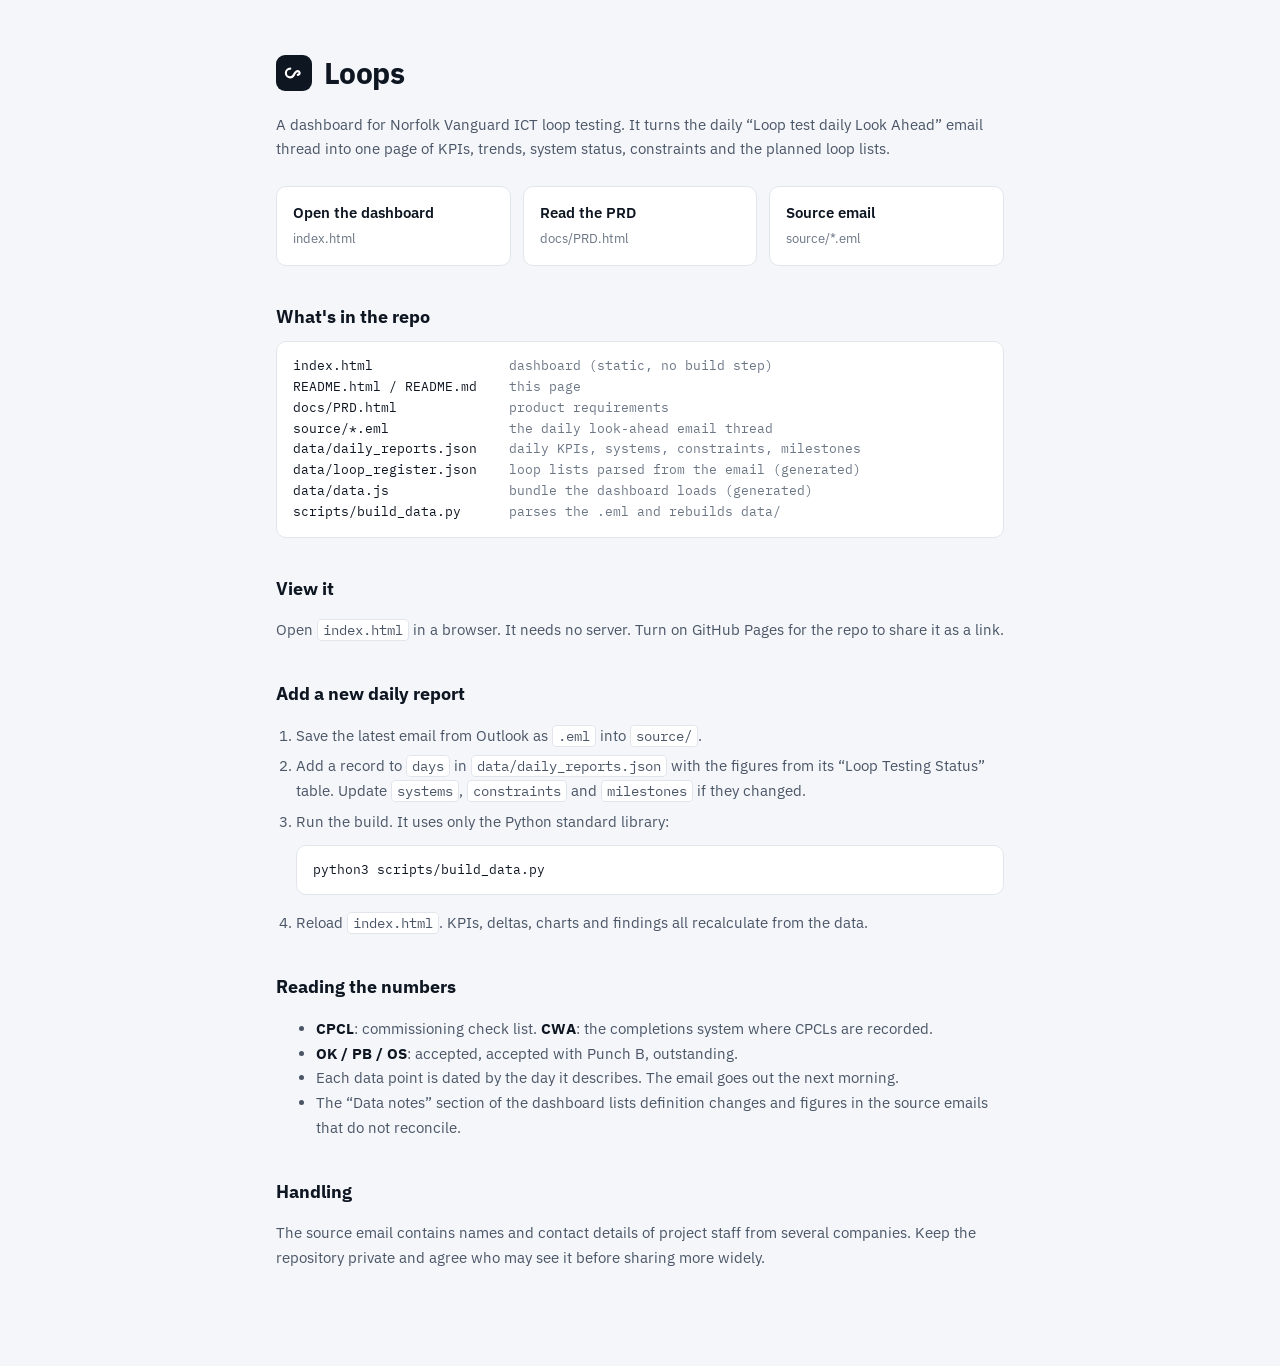
==== README.html @ 48e57e53 "Add loop testing dashboard, PRD and README from daily look-ahead emails Static dashboard (index.html" ====
<!doctype html>
<html lang="en">
<head>
<meta charset="utf-8">
<meta name="viewport" content="width=device-width, initial-scale=1, viewport-fit=cover">
<title>Loops README</title>
<meta name="claude:viewport-fit-sides" content="cover">
<link rel="stylesheet" href="https://fonts.googleapis.com/css2?family=IBM+Plex+Mono:wght@400;500&family=IBM+Plex+Sans:wght@400;500;600;700&display=swap">
<style>
/* Layout: one reading column; file tree and steps as bordered blocks. */
:root {
  --bg: #f4f6f9; --surface: #ffffff; --line: #e2e6ec; --ink: #0e1622; --ink-2: #4a5566; --ink-3: #6b7685; --accent: #2a78d6;
  --font-sans: "IBM Plex Sans", ui-sans-serif, system-ui, -apple-system, "Segoe UI", sans-serif;
  --font-mono: "IBM Plex Mono", ui-monospace, Menlo, Consolas, monospace;
}
@media (prefers-color-scheme: dark) { :root:not([data-theme="light"]) { --bg: #0d1117; --surface: #151a22; --line: #252c37; --ink: #eef1f5; --ink-2: #b4bdca; --ink-3: #8a95a5; --accent: #3987e5; color-scheme: dark; } }
:root[data-theme="dark"] { --bg: #0d1117; --surface: #151a22; --line: #252c37; --ink: #eef1f5; --ink-2: #b4bdca; --ink-3: #8a95a5; --accent: #3987e5; color-scheme: dark; }
* { box-sizing: border-box; }
body { margin: 0; background: var(--bg); color: var(--ink); font: 15px/1.65 var(--font-sans); }
main { max-width: 760px; margin: 0 auto; padding-left: max(16px, env(safe-area-inset-left, 0px)); padding-right: max(16px, env(safe-area-inset-right, 0px)); padding-block: 48px 80px; }
.brand { display: flex; align-items: center; gap: 12px; }
.mark { width: 36px; height: 36px; border-radius: 9px; background: var(--ink); display: grid; place-items: center; flex: none; }
h1 { font-size: 30px; letter-spacing: -.02em; margin: 0; }
h2 { font-size: 18px; margin: 36px 0 8px; }
p, li { color: var(--ink-2); }
strong { color: var(--ink); }
a { color: var(--accent); }
code { font-family: var(--font-mono); font-size: .9em; background: var(--surface); border: 1px solid var(--line); padding: 1px 5px; border-radius: 4px; }
pre { font: 13px/1.6 var(--font-mono); background: var(--surface); border: 1px solid var(--line); border-radius: 10px; padding: 14px 16px; overflow-x: auto; color: var(--ink); margin: 10px 0; }
pre .c { color: var(--ink-3); }
.links { display: grid; grid-template-columns: repeat(auto-fit, minmax(200px, 1fr)); gap: 12px; margin: 24px 0 0; }
.links a { display: block; text-decoration: none; background: var(--surface); border: 1px solid var(--line); border-radius: 10px; padding: 14px 16px; color: var(--ink); }
.links a:hover { border-color: var(--accent); }
.links b { display: block; font-weight: 600; }
.links span { color: var(--ink-3); font-size: 13px; }
ol { padding-left: 20px; display: grid; gap: 6px; }
</style>
</head>
<body>
<main>
  <div class="brand">
    <span class="mark" aria-hidden="true"><svg width="20" height="20" viewBox="0 0 16 16"><path d="M5 4.5a3.5 3.5 0 1 0 0 7c1.6 0 2.4-1.1 3-2.2l.1-.2c.6-1.1 1.3-2.6 2.9-2.6a1.5 1.5 0 1 1 0 3" fill="none" stroke="#fff" stroke-width="1.7" stroke-linecap="round"/></svg></span>
    <h1>Loops</h1>
  </div>
  <p>A dashboard for Norfolk Vanguard ICT loop testing. It turns the daily “Loop test daily Look Ahead” email thread into one page of KPIs, trends, system status, constraints and the planned loop lists.</p>

  <div class="links">
    <a href="index.html"><b>Open the dashboard</b><span>index.html</span></a>
    <a href="docs/PRD.html"><b>Read the PRD</b><span>docs/PRD.html</span></a>
    <a href="source/"><b>Source email</b><span>source/*.eml</span></a>
  </div>

  <h2>What's in the repo</h2>
<pre>index.html                 <span class="c">dashboard (static, no build step)</span>
README.html / README.md    <span class="c">this page</span>
docs/PRD.html              <span class="c">product requirements</span>
source/*.eml               <span class="c">the daily look-ahead email thread</span>
data/daily_reports.json    <span class="c">daily KPIs, systems, constraints, milestones</span>
data/loop_register.json    <span class="c">loop lists parsed from the email (generated)</span>
data/data.js               <span class="c">bundle the dashboard loads (generated)</span>
scripts/build_data.py      <span class="c">parses the .eml and rebuilds data/</span></pre>

  <h2>View it</h2>
  <p>Open <code>index.html</code> in a browser. It needs no server. Turn on GitHub Pages for the repo to share it as a link.</p>

  <h2>Add a new daily report</h2>
  <ol>
    <li>Save the latest email from Outlook as <code>.eml</code> into <code>source/</code>.</li>
    <li>Add a record to <code>days</code> in <code>data/daily_reports.json</code> with the figures from its “Loop Testing Status” table. Update <code>systems</code>, <code>constraints</code> and <code>milestones</code> if they changed.</li>
    <li>Run the build. It uses only the Python standard library:
<pre>python3 scripts/build_data.py</pre></li>
    <li>Reload <code>index.html</code>. KPIs, deltas, charts and findings all recalculate from the data.</li>
  </ol>

  <h2>Reading the numbers</h2>
  <ul>
    <li><strong>CPCL</strong>: commissioning check list. <strong>CWA</strong>: the completions system where CPCLs are recorded.</li>
    <li><strong>OK / PB / OS</strong>: accepted, accepted with Punch B, outstanding.</li>
    <li>Each data point is dated by the day it describes. The email goes out the next morning.</li>
    <li>The “Data notes” section of the dashboard lists definition changes and figures in the source emails that do not reconcile.</li>
  </ul>

  <h2>Handling</h2>
  <p>The source email contains names and contact details of project staff from several companies. Keep the repository private and agree who may see it before sharing more widely.</p>
</main>
</body>
</html>
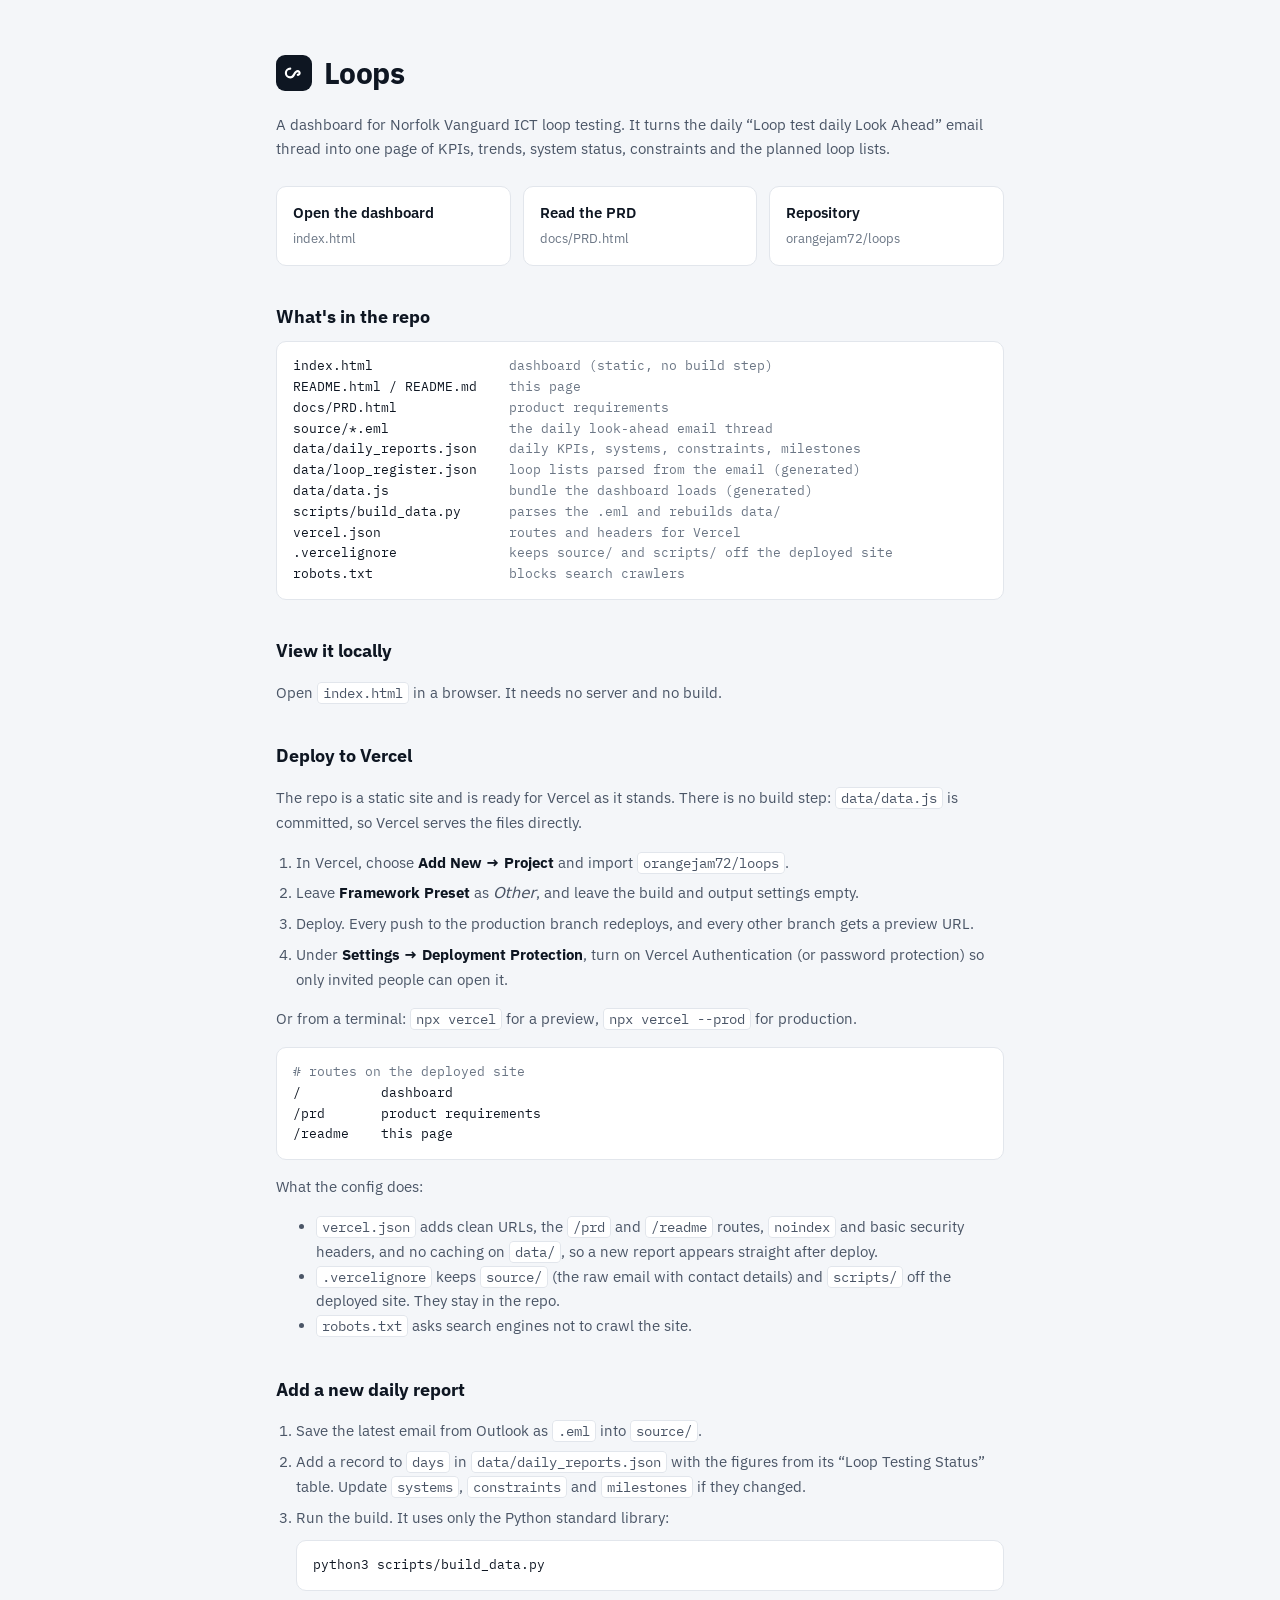
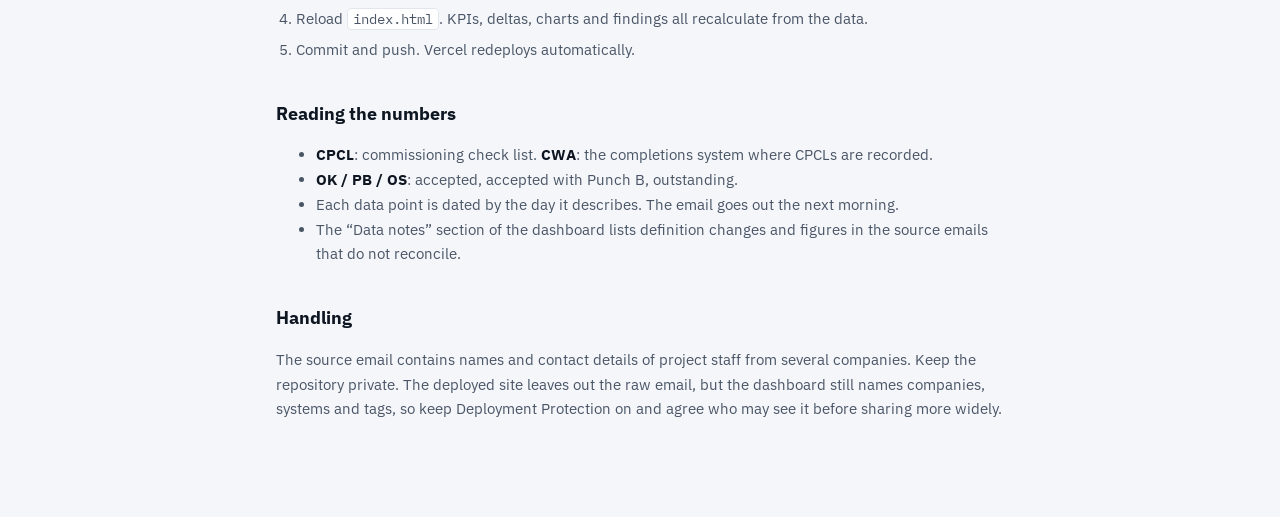
==== commit 4e2804c0: "Make the site Vercel-ready and update PRD and README - vercel.json: clean URLs, /prd and /readme rou" ====
--- a/README.html
+++ b/README.html
@@ -47,7 +47,7 @@
   <div class="links">
     <a href="index.html"><b>Open the dashboard</b><span>index.html</span></a>
     <a href="docs/PRD.html"><b>Read the PRD</b><span>docs/PRD.html</span></a>
-    <a href="source/"><b>Source email</b><span>source/*.eml</span></a>
+    <a href="https://github.com/orangejam72/loops"><b>Repository</b><span>orangejam72/loops</span></a>
   </div>
 
   <h2>What's in the repo</h2>
@@ -58,10 +58,33 @@
 data/daily_reports.json    <span class="c">daily KPIs, systems, constraints, milestones</span>
 data/loop_register.json    <span class="c">loop lists parsed from the email (generated)</span>
 data/data.js               <span class="c">bundle the dashboard loads (generated)</span>
-scripts/build_data.py      <span class="c">parses the .eml and rebuilds data/</span></pre>
+scripts/build_data.py      <span class="c">parses the .eml and rebuilds data/</span>
+vercel.json                <span class="c">routes and headers for Vercel</span>
+.vercelignore              <span class="c">keeps source/ and scripts/ off the deployed site</span>
+robots.txt                 <span class="c">blocks search crawlers</span></pre>
 
-  <h2>View it</h2>
-  <p>Open <code>index.html</code> in a browser. It needs no server. Turn on GitHub Pages for the repo to share it as a link.</p>
+  <h2>View it locally</h2>
+  <p>Open <code>index.html</code> in a browser. It needs no server and no build.</p>
+
+  <h2>Deploy to Vercel</h2>
+  <p>The repo is a static site and is ready for Vercel as it stands. There is no build step: <code>data/data.js</code> is committed, so Vercel serves the files directly.</p>
+  <ol>
+    <li>In Vercel, choose <strong>Add New → Project</strong> and import <code>orangejam72/loops</code>.</li>
+    <li>Leave <strong>Framework Preset</strong> as <em>Other</em>, and leave the build and output settings empty.</li>
+    <li>Deploy. Every push to the production branch redeploys, and every other branch gets a preview URL.</li>
+    <li>Under <strong>Settings → Deployment Protection</strong>, turn on Vercel Authentication (or password protection) so only invited people can open it.</li>
+  </ol>
+  <p>Or from a terminal: <code>npx vercel</code> for a preview, <code>npx vercel --prod</code> for production.</p>
+<pre><span class="c"># routes on the deployed site</span>
+/          dashboard
+/prd       product requirements
+/readme    this page</pre>
+  <p>What the config does:</p>
+  <ul>
+    <li><code>vercel.json</code> adds clean URLs, the <code>/prd</code> and <code>/readme</code> routes, <code>noindex</code> and basic security headers, and no caching on <code>data/</code>, so a new report appears straight after deploy.</li>
+    <li><code>.vercelignore</code> keeps <code>source/</code> (the raw email with contact details) and <code>scripts/</code> off the deployed site. They stay in the repo.</li>
+    <li><code>robots.txt</code> asks search engines not to crawl the site.</li>
+  </ul>
 
   <h2>Add a new daily report</h2>
   <ol>
@@ -70,6 +93,7 @@
     <li>Run the build. It uses only the Python standard library:
 <pre>python3 scripts/build_data.py</pre></li>
     <li>Reload <code>index.html</code>. KPIs, deltas, charts and findings all recalculate from the data.</li>
+    <li>Commit and push. Vercel redeploys automatically.</li>
   </ol>
 
   <h2>Reading the numbers</h2>
@@ -81,7 +105,7 @@
   </ul>
 
   <h2>Handling</h2>
-  <p>The source email contains names and contact details of project staff from several companies. Keep the repository private and agree who may see it before sharing more widely.</p>
+  <p>The source email contains names and contact details of project staff from several companies. Keep the repository private. The deployed site leaves out the raw email, but the dashboard still names companies, systems and tags, so keep Deployment Protection on and agree who may see it before sharing more widely.</p>
 </main>
 </body>
 </html>
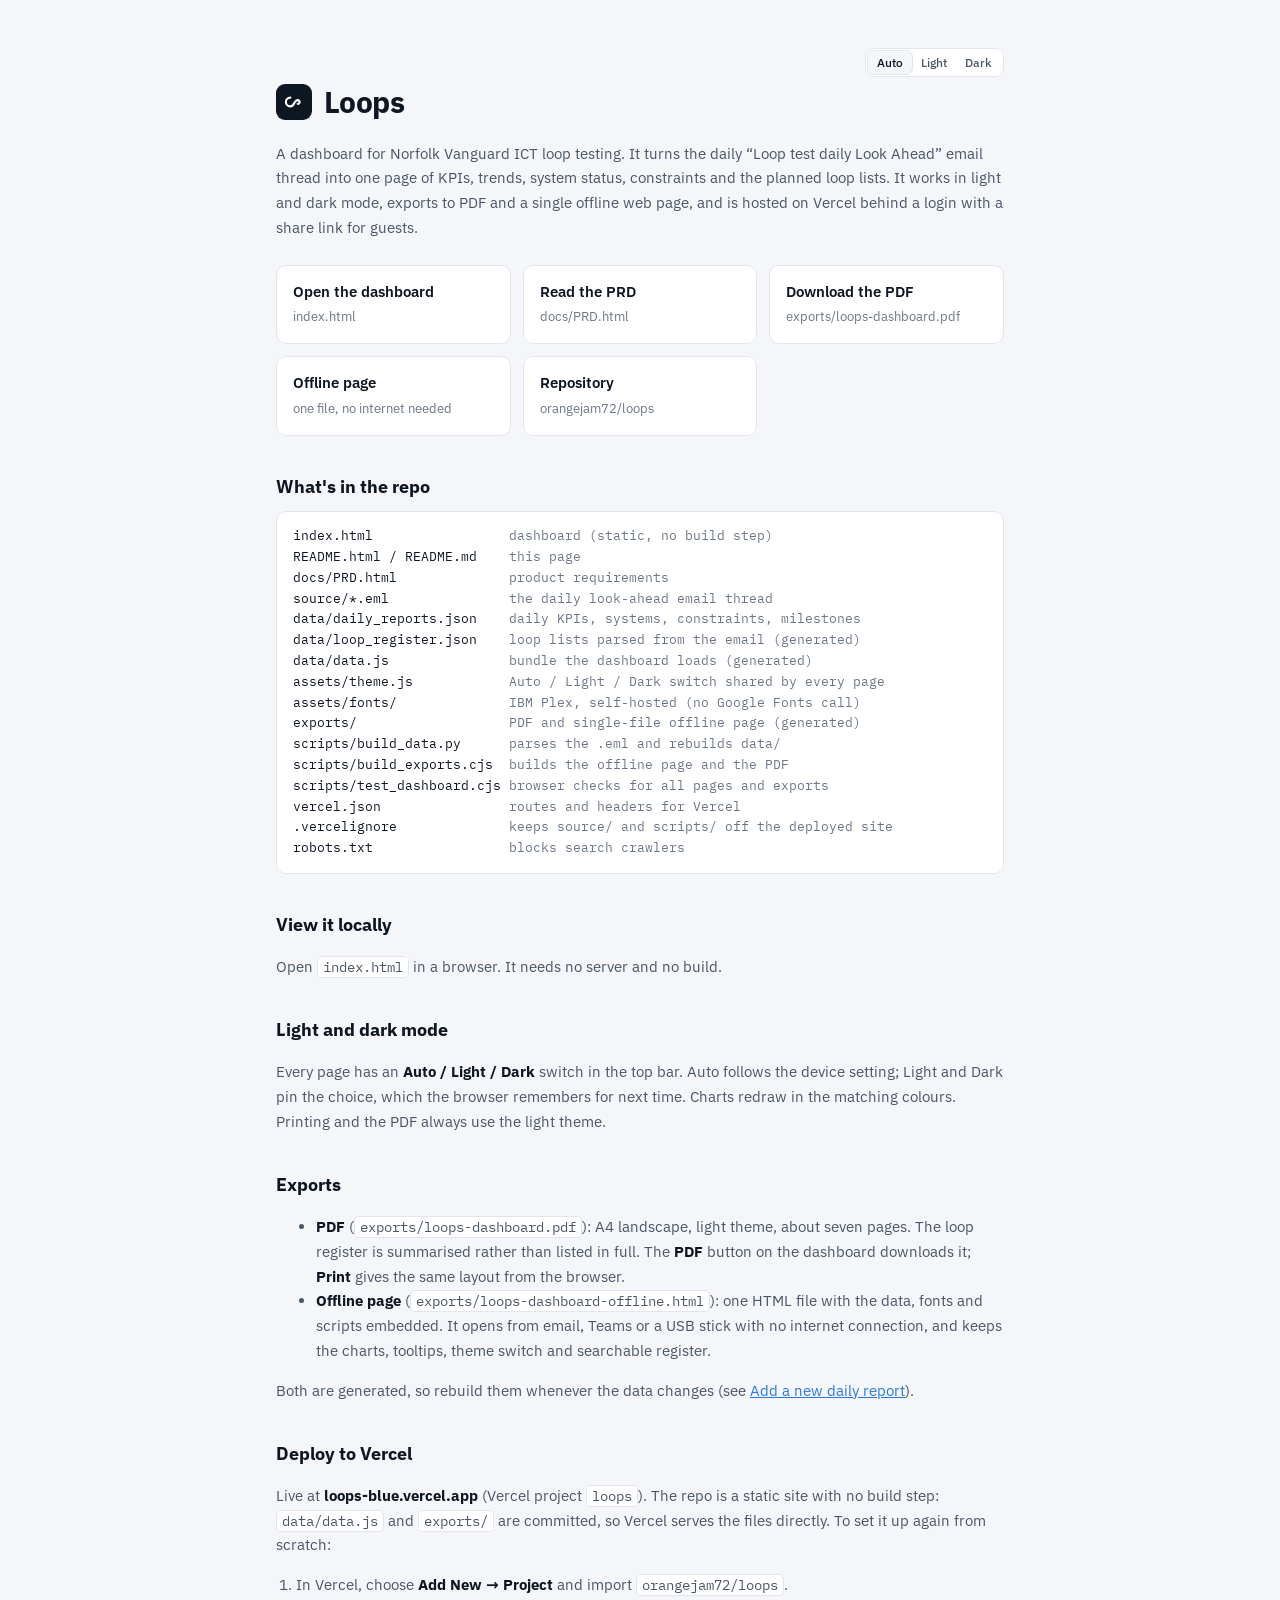
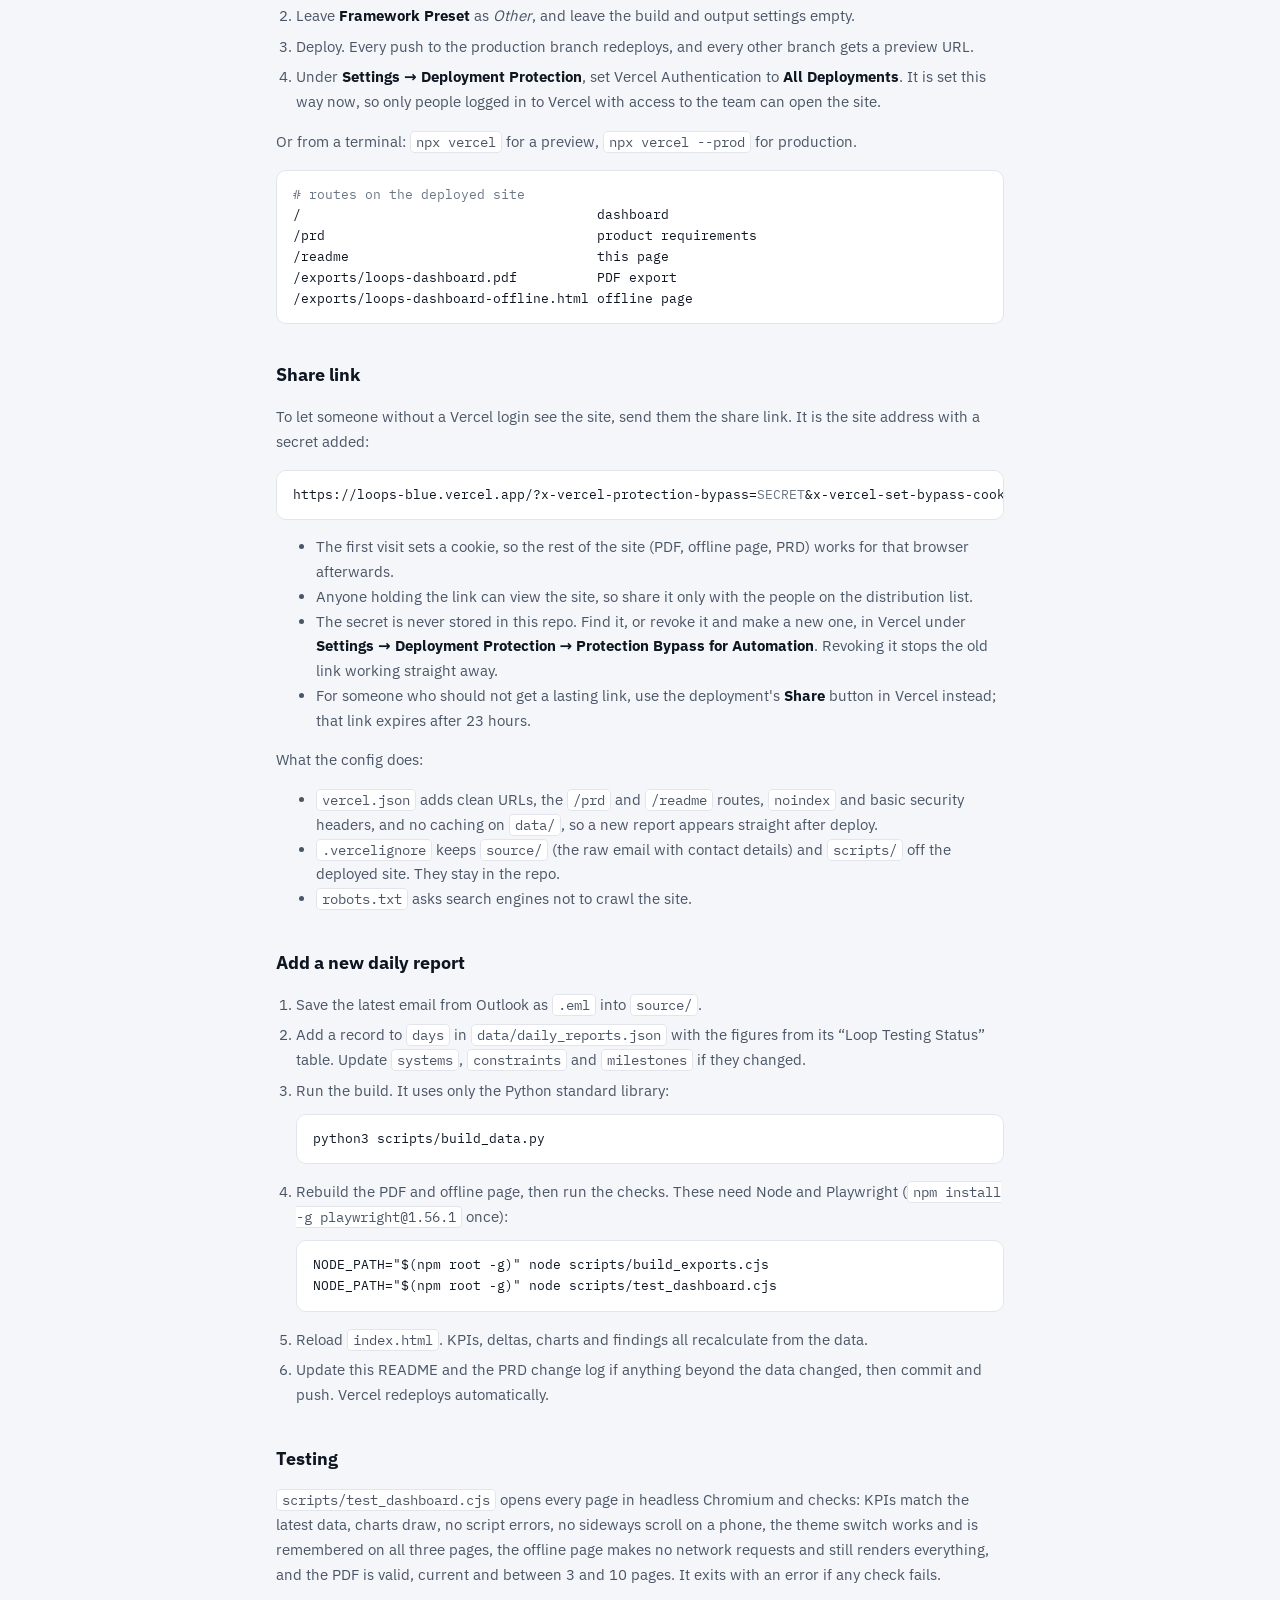
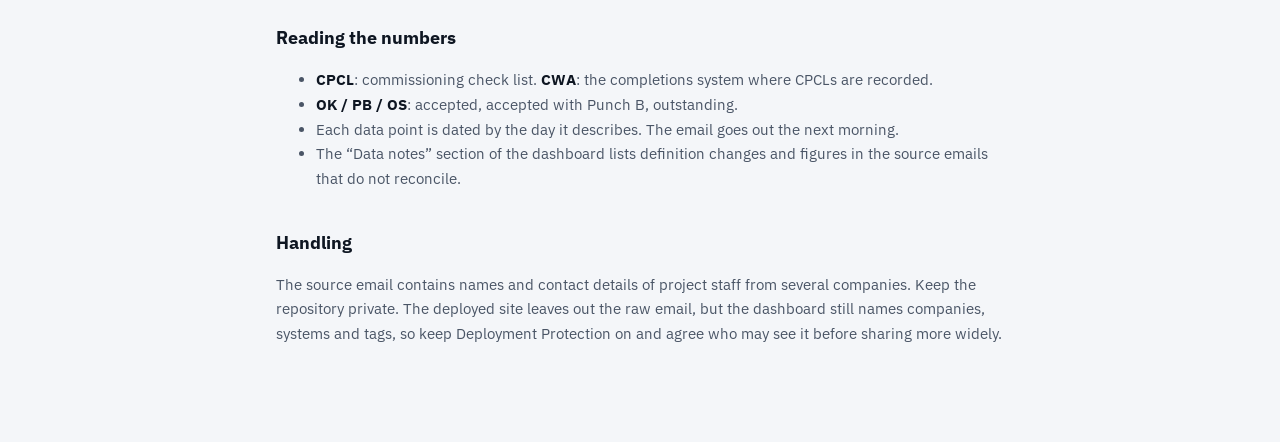
==== commit 68a3c142: "Add theme switch, PDF and offline exports, share-link docs and tests - Auto / Light / Dark switch on" ====
--- a/README.html
+++ b/README.html
@@ -5,7 +5,8 @@
 <meta name="viewport" content="width=device-width, initial-scale=1, viewport-fit=cover">
 <title>Loops README</title>
 <meta name="claude:viewport-fit-sides" content="cover">
-<link rel="stylesheet" href="https://fonts.googleapis.com/css2?family=IBM+Plex+Mono:wght@400;500&family=IBM+Plex+Sans:wght@400;500;600;700&display=swap">
+<link rel="stylesheet" href="assets/fonts/fonts.css">
+<script src="assets/theme.js"></script>
 <style>
 /* Layout: one reading column; file tree and steps as bordered blocks. */
 :root {
@@ -34,19 +35,28 @@
 .links b { display: block; font-weight: 600; }
 .links span { color: var(--ink-3); font-size: 13px; }
 ol { padding-left: 20px; display: grid; gap: 6px; }
+.themebar { display: flex; justify-content: flex-end; }
+.theme { display: inline-flex; border: 1px solid var(--line); border-radius: 8px; padding: 2px; background: var(--surface); }
+.theme button { border: 0; background: transparent; font: 500 12px var(--font-sans); color: var(--ink-2); padding: 4px 9px; border-radius: 6px; cursor: pointer; }
+.theme button[aria-pressed="true"] { background: var(--bg); color: var(--ink); box-shadow: 0 0 0 1px var(--line); }
+.theme button:focus-visible { outline: 2px solid var(--accent); outline-offset: 1px; }
+@media print { .themebar { display: none; } body { background: #fff; } }
 </style>
 </head>
 <body>
 <main>
+  <div class="themebar"><div class="theme" role="group" aria-label="Colour theme"><button type="button" data-theme-set="system" title="Follow your device setting">Auto</button><button type="button" data-theme-set="light">Light</button><button type="button" data-theme-set="dark">Dark</button></div></div>
   <div class="brand">
     <span class="mark" aria-hidden="true"><svg width="20" height="20" viewBox="0 0 16 16"><path d="M5 4.5a3.5 3.5 0 1 0 0 7c1.6 0 2.4-1.1 3-2.2l.1-.2c.6-1.1 1.3-2.6 2.9-2.6a1.5 1.5 0 1 1 0 3" fill="none" stroke="#fff" stroke-width="1.7" stroke-linecap="round"/></svg></span>
     <h1>Loops</h1>
   </div>
-  <p>A dashboard for Norfolk Vanguard ICT loop testing. It turns the daily “Loop test daily Look Ahead” email thread into one page of KPIs, trends, system status, constraints and the planned loop lists.</p>
+  <p>A dashboard for Norfolk Vanguard ICT loop testing. It turns the daily “Loop test daily Look Ahead” email thread into one page of KPIs, trends, system status, constraints and the planned loop lists. It works in light and dark mode, exports to PDF and a single offline web page, and is hosted on Vercel behind a login with a share link for guests.</p>
 
   <div class="links">
     <a href="index.html"><b>Open the dashboard</b><span>index.html</span></a>
     <a href="docs/PRD.html"><b>Read the PRD</b><span>docs/PRD.html</span></a>
+    <a href="exports/loops-dashboard.pdf"><b>Download the PDF</b><span>exports/loops-dashboard.pdf</span></a>
+    <a href="exports/loops-dashboard-offline.html"><b>Offline page</b><span>one file, no internet needed</span></a>
     <a href="https://github.com/orangejam72/loops"><b>Repository</b><span>orangejam72/loops</span></a>
   </div>
 
@@ -58,7 +68,12 @@
 data/daily_reports.json    <span class="c">daily KPIs, systems, constraints, milestones</span>
 data/loop_register.json    <span class="c">loop lists parsed from the email (generated)</span>
 data/data.js               <span class="c">bundle the dashboard loads (generated)</span>
+assets/theme.js            <span class="c">Auto / Light / Dark switch shared by every page</span>
+assets/fonts/              <span class="c">IBM Plex, self-hosted (no Google Fonts call)</span>
+exports/                   <span class="c">PDF and single-file offline page (generated)</span>
 scripts/build_data.py      <span class="c">parses the .eml and rebuilds data/</span>
+scripts/build_exports.cjs  <span class="c">builds the offline page and the PDF</span>
+scripts/test_dashboard.cjs <span class="c">browser checks for all pages and exports</span>
 vercel.json                <span class="c">routes and headers for Vercel</span>
 .vercelignore              <span class="c">keeps source/ and scripts/ off the deployed site</span>
 robots.txt                 <span class="c">blocks search crawlers</span></pre>
@@ -66,19 +81,41 @@
   <h2>View it locally</h2>
   <p>Open <code>index.html</code> in a browser. It needs no server and no build.</p>
 
+  <h2>Light and dark mode</h2>
+  <p>Every page has an <strong>Auto / Light / Dark</strong> switch in the top bar. Auto follows the device setting; Light and Dark pin the choice, which the browser remembers for next time. Charts redraw in the matching colours. Printing and the PDF always use the light theme.</p>
+
+  <h2>Exports</h2>
+  <ul>
+    <li><strong>PDF</strong> (<code>exports/loops-dashboard.pdf</code>): A4 landscape, light theme, about seven pages. The loop register is summarised rather than listed in full. The <strong>PDF</strong> button on the dashboard downloads it; <strong>Print</strong> gives the same layout from the browser.</li>
+    <li><strong>Offline page</strong> (<code>exports/loops-dashboard-offline.html</code>): one HTML file with the data, fonts and scripts embedded. It opens from email, Teams or a USB stick with no internet connection, and keeps the charts, tooltips, theme switch and searchable register.</li>
+  </ul>
+  <p>Both are generated, so rebuild them whenever the data changes (see <a href="#update">Add a new daily report</a>).</p>
+
   <h2>Deploy to Vercel</h2>
-  <p>The repo is a static site and is ready for Vercel as it stands. There is no build step: <code>data/data.js</code> is committed, so Vercel serves the files directly.</p>
+  <p>Live at <strong>loops-blue.vercel.app</strong> (Vercel project <code>loops</code>). The repo is a static site with no build step: <code>data/data.js</code> and <code>exports/</code> are committed, so Vercel serves the files directly. To set it up again from scratch:</p>
   <ol>
     <li>In Vercel, choose <strong>Add New → Project</strong> and import <code>orangejam72/loops</code>.</li>
     <li>Leave <strong>Framework Preset</strong> as <em>Other</em>, and leave the build and output settings empty.</li>
     <li>Deploy. Every push to the production branch redeploys, and every other branch gets a preview URL.</li>
-    <li>Under <strong>Settings → Deployment Protection</strong>, turn on Vercel Authentication (or password protection) so only invited people can open it.</li>
+    <li>Under <strong>Settings → Deployment Protection</strong>, set Vercel Authentication to <strong>All Deployments</strong>. It is set this way now, so only people logged in to Vercel with access to the team can open the site.</li>
   </ol>
   <p>Or from a terminal: <code>npx vercel</code> for a preview, <code>npx vercel --prod</code> for production.</p>
 <pre><span class="c"># routes on the deployed site</span>
-/          dashboard
-/prd       product requirements
-/readme    this page</pre>
+/                                     dashboard
+/prd                                  product requirements
+/readme                               this page
+/exports/loops-dashboard.pdf          PDF export
+/exports/loops-dashboard-offline.html offline page</pre>
+
+  <h2>Share link</h2>
+  <p>To let someone without a Vercel login see the site, send them the share link. It is the site address with a secret added:</p>
+<pre>https://loops-blue.vercel.app/?x-vercel-protection-bypass=<span class="c">SECRET</span>&amp;x-vercel-set-bypass-cookie=true</pre>
+  <ul>
+    <li>The first visit sets a cookie, so the rest of the site (PDF, offline page, PRD) works for that browser afterwards.</li>
+    <li>Anyone holding the link can view the site, so share it only with the people on the distribution list.</li>
+    <li>The secret is never stored in this repo. Find it, or revoke it and make a new one, in Vercel under <strong>Settings → Deployment Protection → Protection Bypass for Automation</strong>. Revoking it stops the old link working straight away.</li>
+    <li>For someone who should not get a lasting link, use the deployment's <strong>Share</strong> button in Vercel instead; that link expires after 23 hours.</li>
+  </ul>
   <p>What the config does:</p>
   <ul>
     <li><code>vercel.json</code> adds clean URLs, the <code>/prd</code> and <code>/readme</code> routes, <code>noindex</code> and basic security headers, and no caching on <code>data/</code>, so a new report appears straight after deploy.</li>
@@ -86,15 +123,21 @@
     <li><code>robots.txt</code> asks search engines not to crawl the site.</li>
   </ul>
 
-  <h2>Add a new daily report</h2>
+  <h2 id="update">Add a new daily report</h2>
   <ol>
     <li>Save the latest email from Outlook as <code>.eml</code> into <code>source/</code>.</li>
     <li>Add a record to <code>days</code> in <code>data/daily_reports.json</code> with the figures from its “Loop Testing Status” table. Update <code>systems</code>, <code>constraints</code> and <code>milestones</code> if they changed.</li>
     <li>Run the build. It uses only the Python standard library:
 <pre>python3 scripts/build_data.py</pre></li>
+    <li>Rebuild the PDF and offline page, then run the checks. These need Node and Playwright (<code>npm install -g playwright@1.56.1</code> once):
+<pre>NODE_PATH="$(npm root -g)" node scripts/build_exports.cjs
+NODE_PATH="$(npm root -g)" node scripts/test_dashboard.cjs</pre></li>
     <li>Reload <code>index.html</code>. KPIs, deltas, charts and findings all recalculate from the data.</li>
-    <li>Commit and push. Vercel redeploys automatically.</li>
+    <li>Update this README and the PRD change log if anything beyond the data changed, then commit and push. Vercel redeploys automatically.</li>
   </ol>
+
+  <h2>Testing</h2>
+  <p><code>scripts/test_dashboard.cjs</code> opens every page in headless Chromium and checks: KPIs match the latest data, charts draw, no script errors, no sideways scroll on a phone, the theme switch works and is remembered on all three pages, the offline page makes no network requests and still renders everything, and the PDF is valid, current and between 3 and 10 pages. It exits with an error if any check fails.</p>
 
   <h2>Reading the numbers</h2>
   <ul>
--- a/assets/fonts/fonts.css
+++ b/assets/fonts/fonts.css
@@ -0,0 +1,53 @@
+/* IBM Plex (SIL Open Font License 1.1), Latin subset, self-hosted for offline use. */
+@font-face {
+  font-family: 'IBM Plex Mono';
+  font-style: normal;
+  font-weight: 400;
+  font-display: swap;
+  src: url(plex-mono-400.woff2) format('woff2');
+  unicode-range: U+0000-00FF, U+0131, U+0152-0153, U+02BB-02BC, U+02C6, U+02DA, U+02DC, U+0304, U+0308, U+0329, U+2000-206F, U+20AC, U+2122, U+2191, U+2193, U+2212, U+2215, U+FEFF, U+FFFD;
+}
+@font-face {
+  font-family: 'IBM Plex Mono';
+  font-style: normal;
+  font-weight: 500;
+  font-display: swap;
+  src: url(plex-mono-500.woff2) format('woff2');
+  unicode-range: U+0000-00FF, U+0131, U+0152-0153, U+02BB-02BC, U+02C6, U+02DA, U+02DC, U+0304, U+0308, U+0329, U+2000-206F, U+20AC, U+2122, U+2191, U+2193, U+2212, U+2215, U+FEFF, U+FFFD;
+}
+@font-face {
+  font-family: 'IBM Plex Sans';
+  font-style: normal;
+  font-weight: 400;
+  font-stretch: 100%;
+  font-display: swap;
+  src: url(plex-sans-var.woff2) format('woff2');
+  unicode-range: U+0000-00FF, U+0131, U+0152-0153, U+02BB-02BC, U+02C6, U+02DA, U+02DC, U+0304, U+0308, U+0329, U+2000-206F, U+20AC, U+2122, U+2191, U+2193, U+2212, U+2215, U+FEFF, U+FFFD;
+}
+@font-face {
+  font-family: 'IBM Plex Sans';
+  font-style: normal;
+  font-weight: 500;
+  font-stretch: 100%;
+  font-display: swap;
+  src: url(plex-sans-var.woff2) format('woff2');
+  unicode-range: U+0000-00FF, U+0131, U+0152-0153, U+02BB-02BC, U+02C6, U+02DA, U+02DC, U+0304, U+0308, U+0329, U+2000-206F, U+20AC, U+2122, U+2191, U+2193, U+2212, U+2215, U+FEFF, U+FFFD;
+}
+@font-face {
+  font-family: 'IBM Plex Sans';
+  font-style: normal;
+  font-weight: 600;
+  font-stretch: 100%;
+  font-display: swap;
+  src: url(plex-sans-var.woff2) format('woff2');
+  unicode-range: U+0000-00FF, U+0131, U+0152-0153, U+02BB-02BC, U+02C6, U+02DA, U+02DC, U+0304, U+0308, U+0329, U+2000-206F, U+20AC, U+2122, U+2191, U+2193, U+2212, U+2215, U+FEFF, U+FFFD;
+}
+@font-face {
+  font-family: 'IBM Plex Sans';
+  font-style: normal;
+  font-weight: 700;
+  font-stretch: 100%;
+  font-display: swap;
+  src: url(plex-sans-var.woff2) format('woff2');
+  unicode-range: U+0000-00FF, U+0131, U+0152-0153, U+02BB-02BC, U+02C6, U+02DA, U+02DC, U+0304, U+0308, U+0329, U+2000-206F, U+20AC, U+2122, U+2191, U+2193, U+2212, U+2215, U+FEFF, U+FFFD;
+}
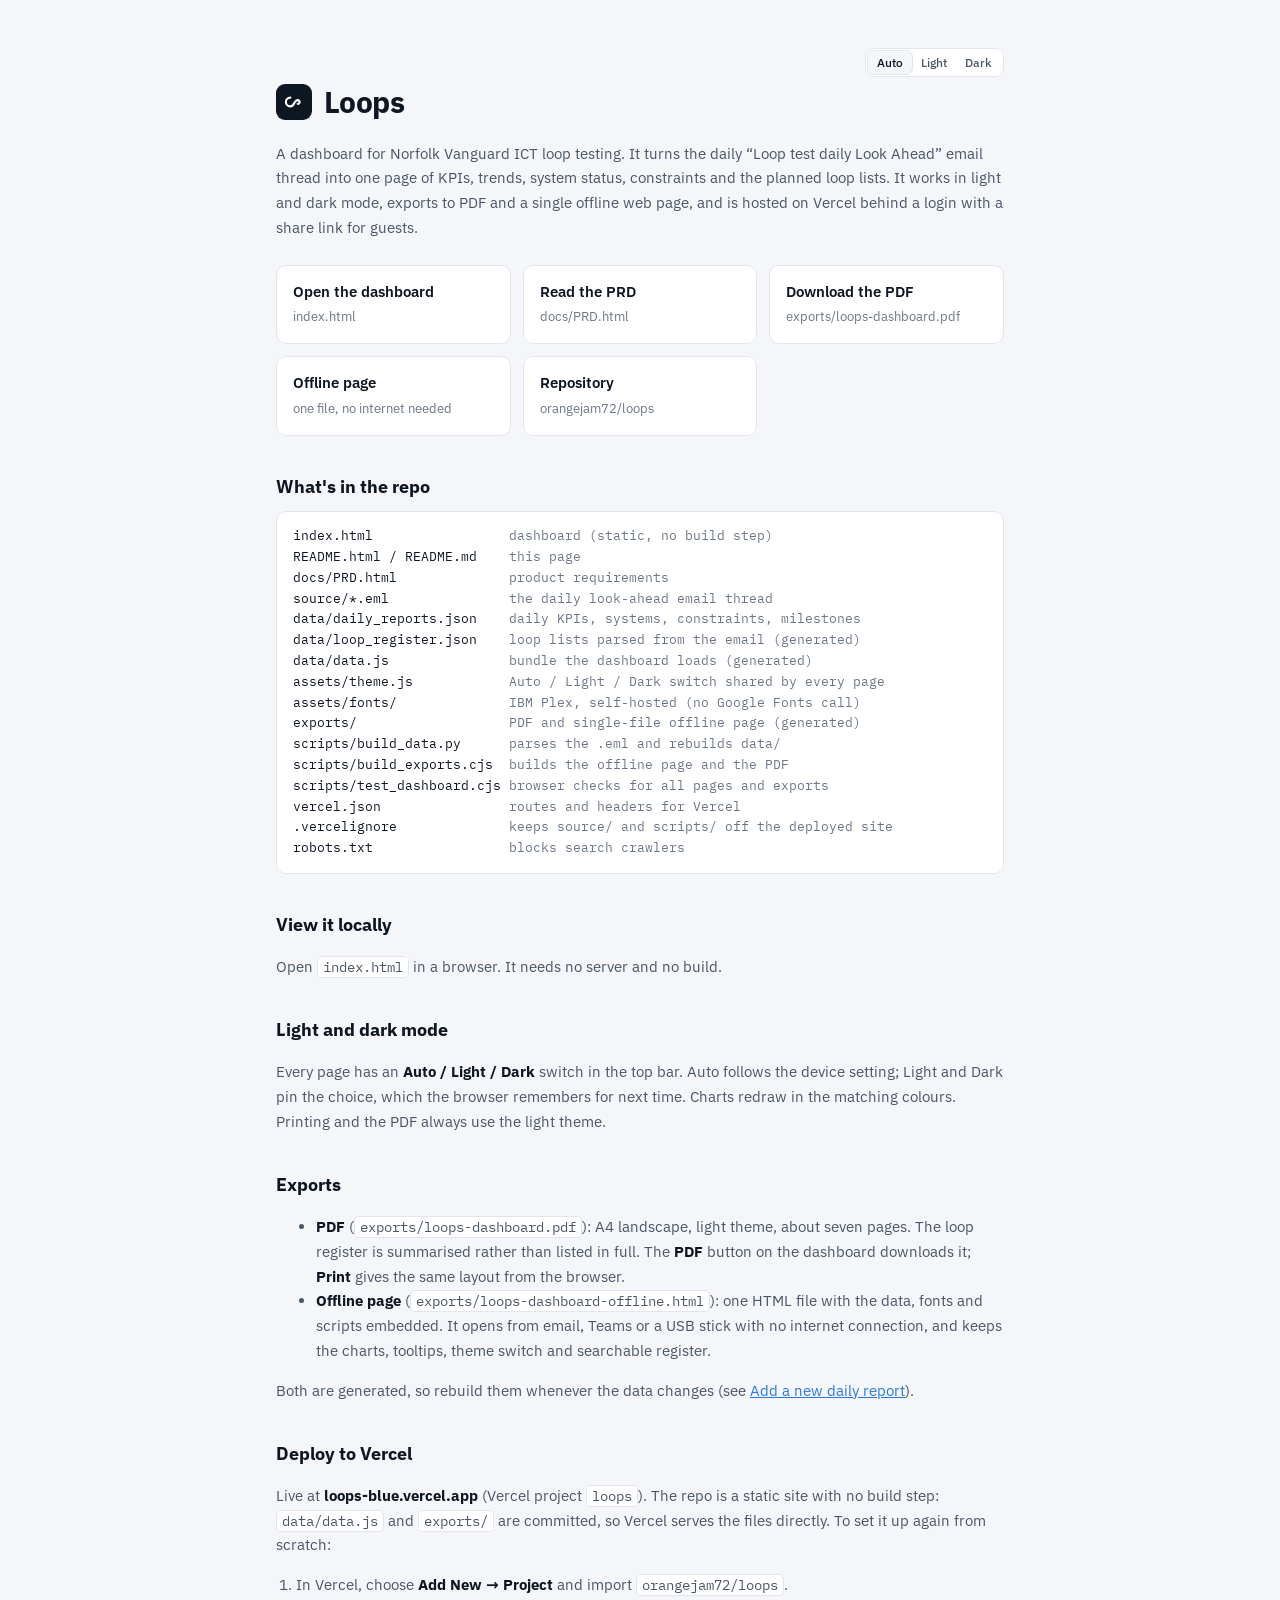
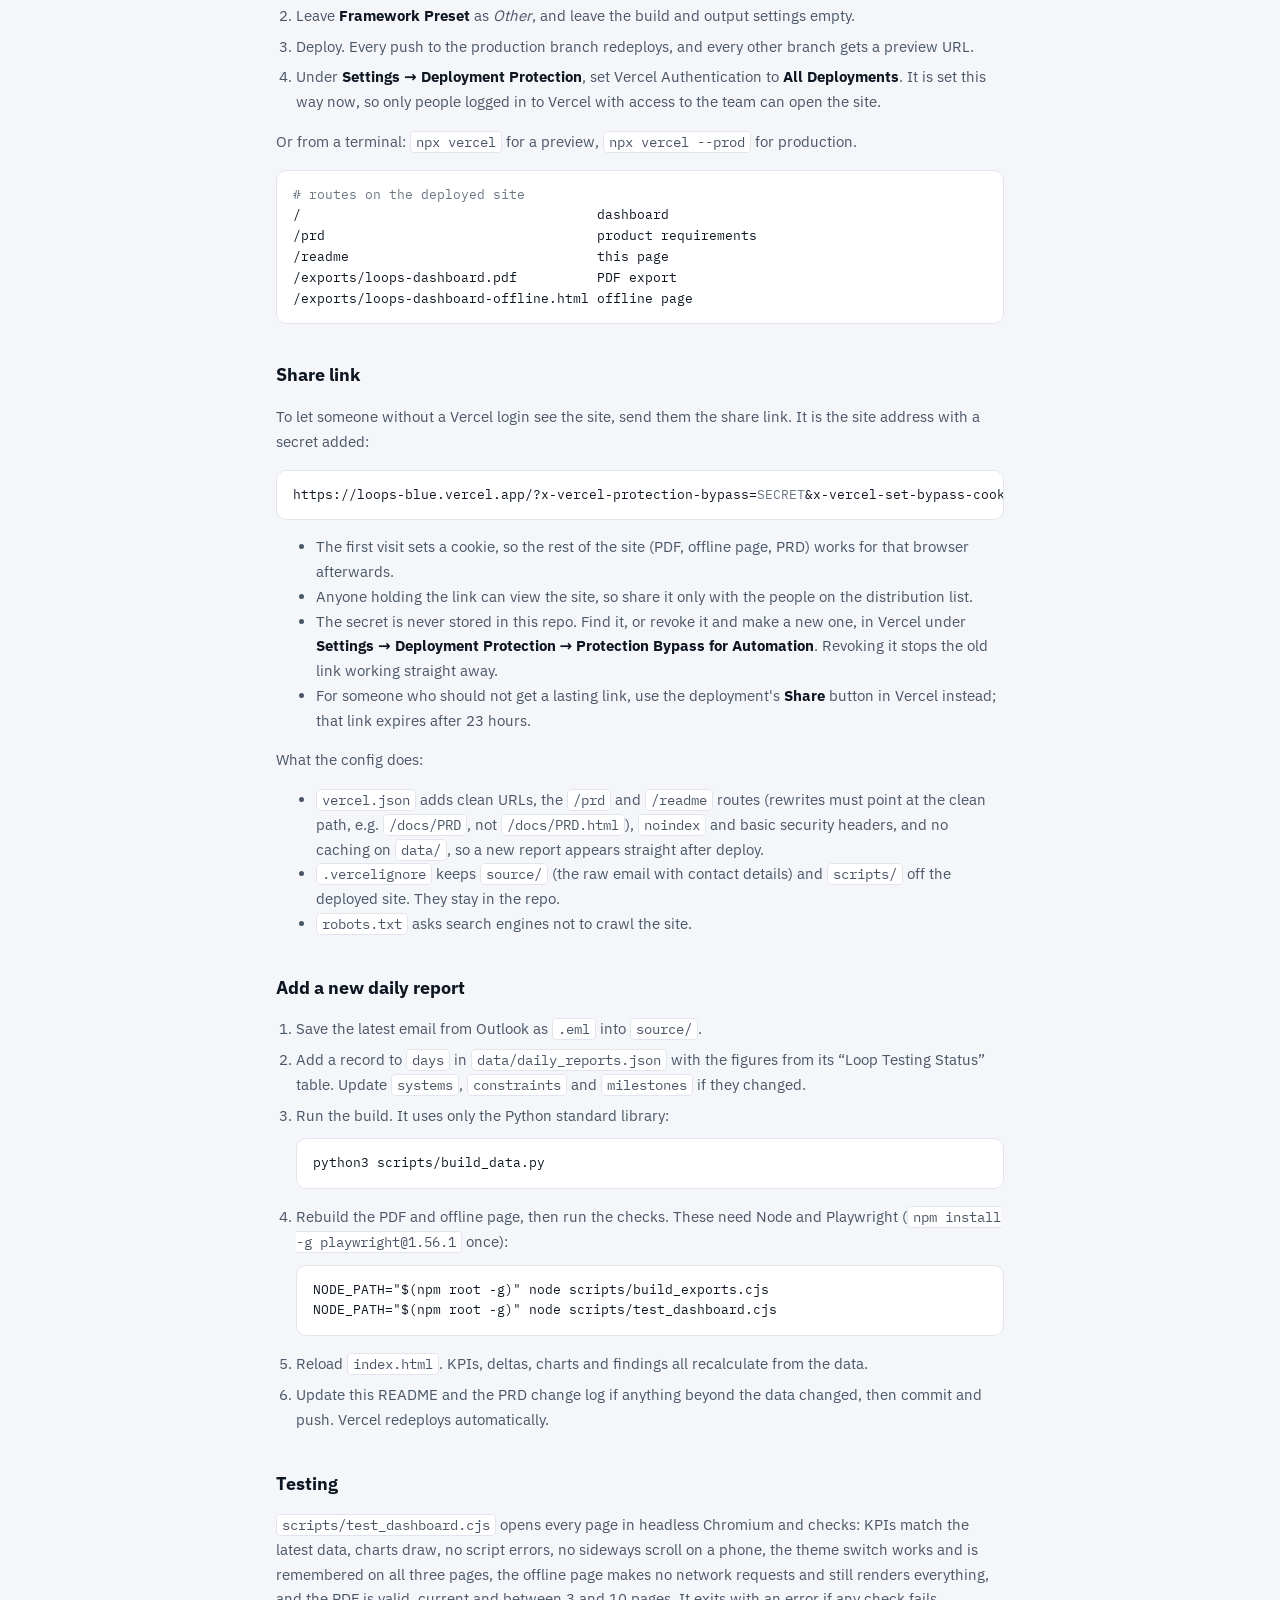
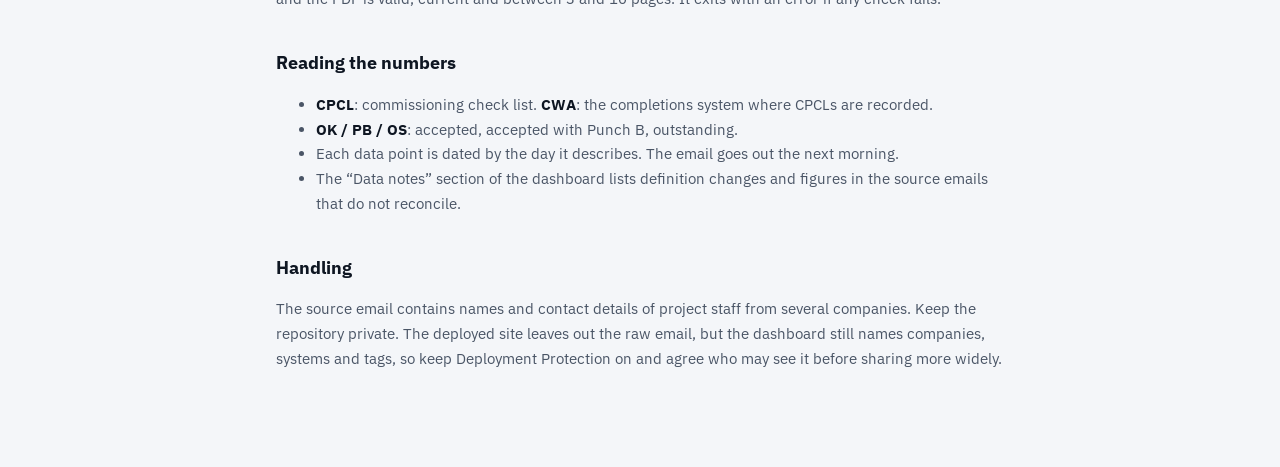
==== commit 1ed58fcd: "Fix /prd and /readme routes on Vercel With cleanUrls on, Vercel serves docs/PRD.html at /docs/PRD, s" ====
--- a/README.html
+++ b/README.html
@@ -118,7 +118,7 @@
   </ul>
   <p>What the config does:</p>
   <ul>
-    <li><code>vercel.json</code> adds clean URLs, the <code>/prd</code> and <code>/readme</code> routes, <code>noindex</code> and basic security headers, and no caching on <code>data/</code>, so a new report appears straight after deploy.</li>
+    <li><code>vercel.json</code> adds clean URLs, the <code>/prd</code> and <code>/readme</code> routes (rewrites must point at the clean path, e.g. <code>/docs/PRD</code>, not <code>/docs/PRD.html</code>), <code>noindex</code> and basic security headers, and no caching on <code>data/</code>, so a new report appears straight after deploy.</li>
     <li><code>.vercelignore</code> keeps <code>source/</code> (the raw email with contact details) and <code>scripts/</code> off the deployed site. They stay in the repo.</li>
     <li><code>robots.txt</code> asks search engines not to crawl the site.</li>
   </ul>
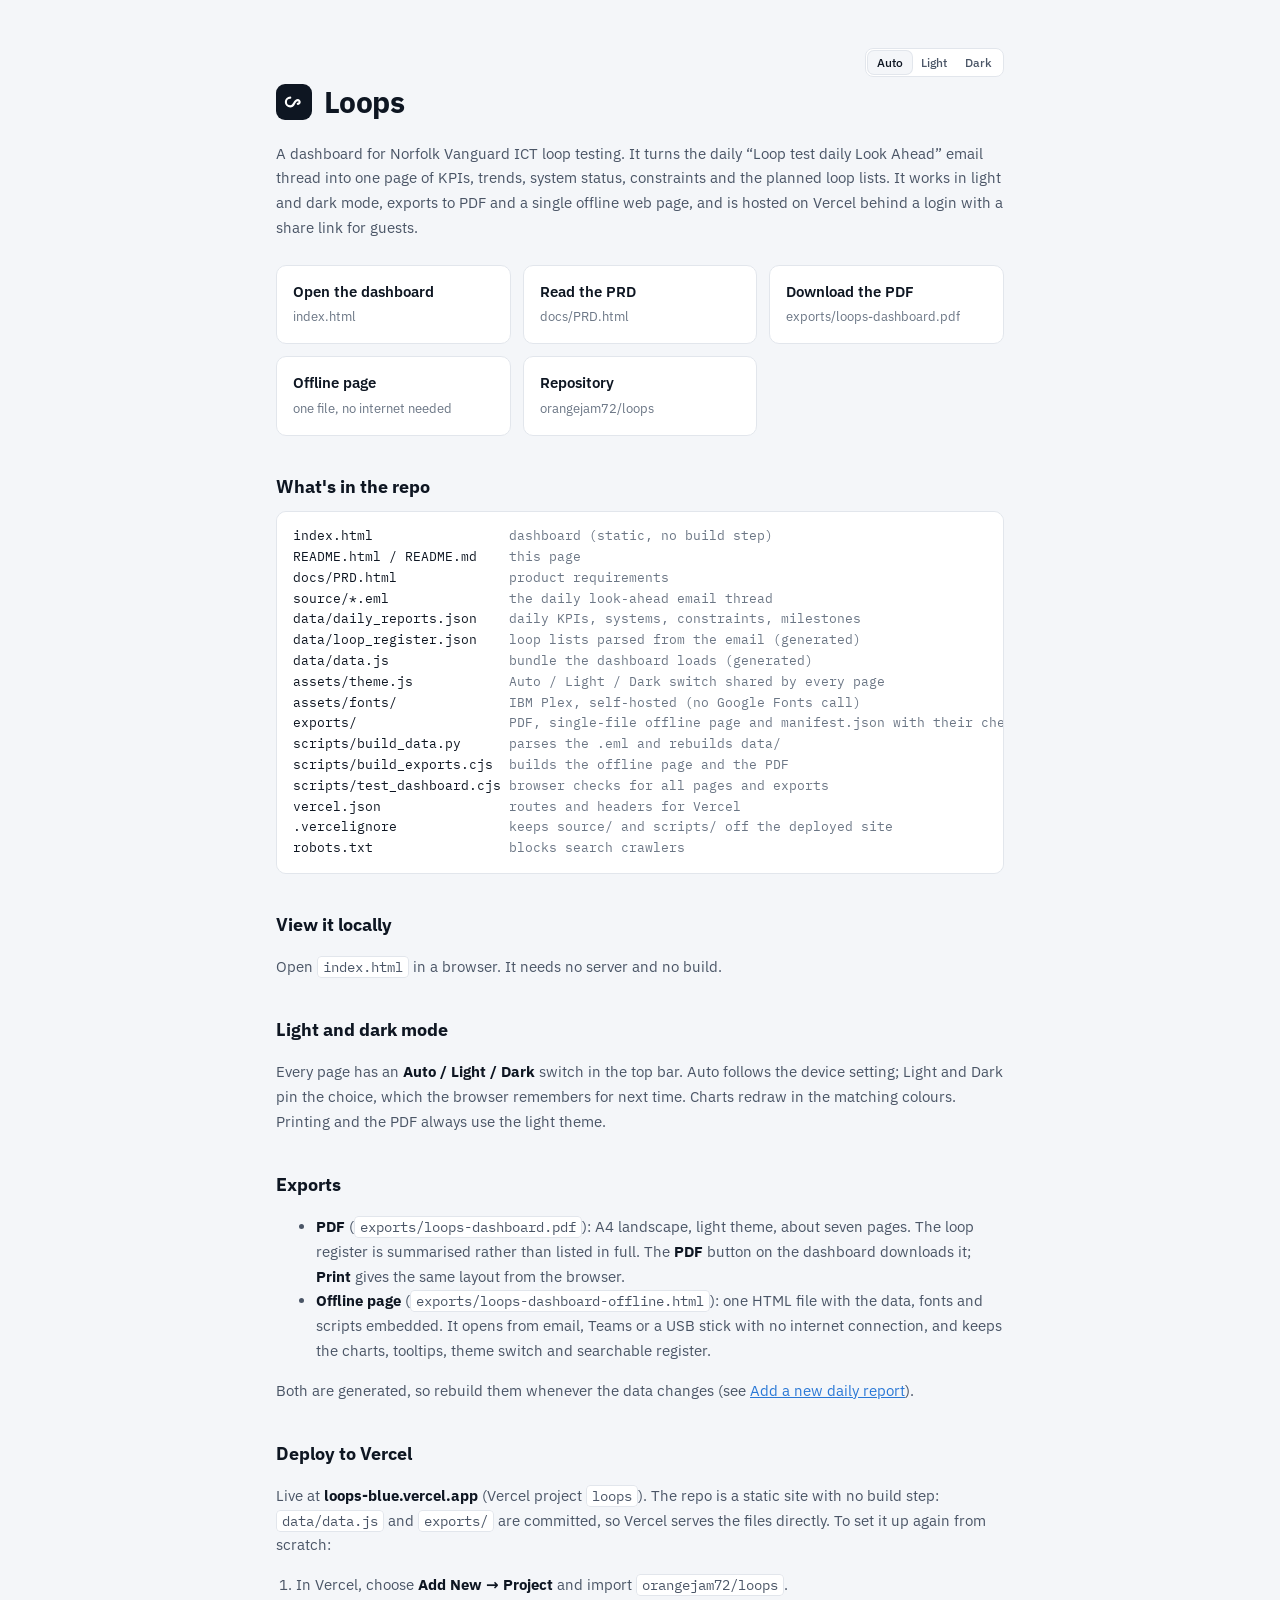
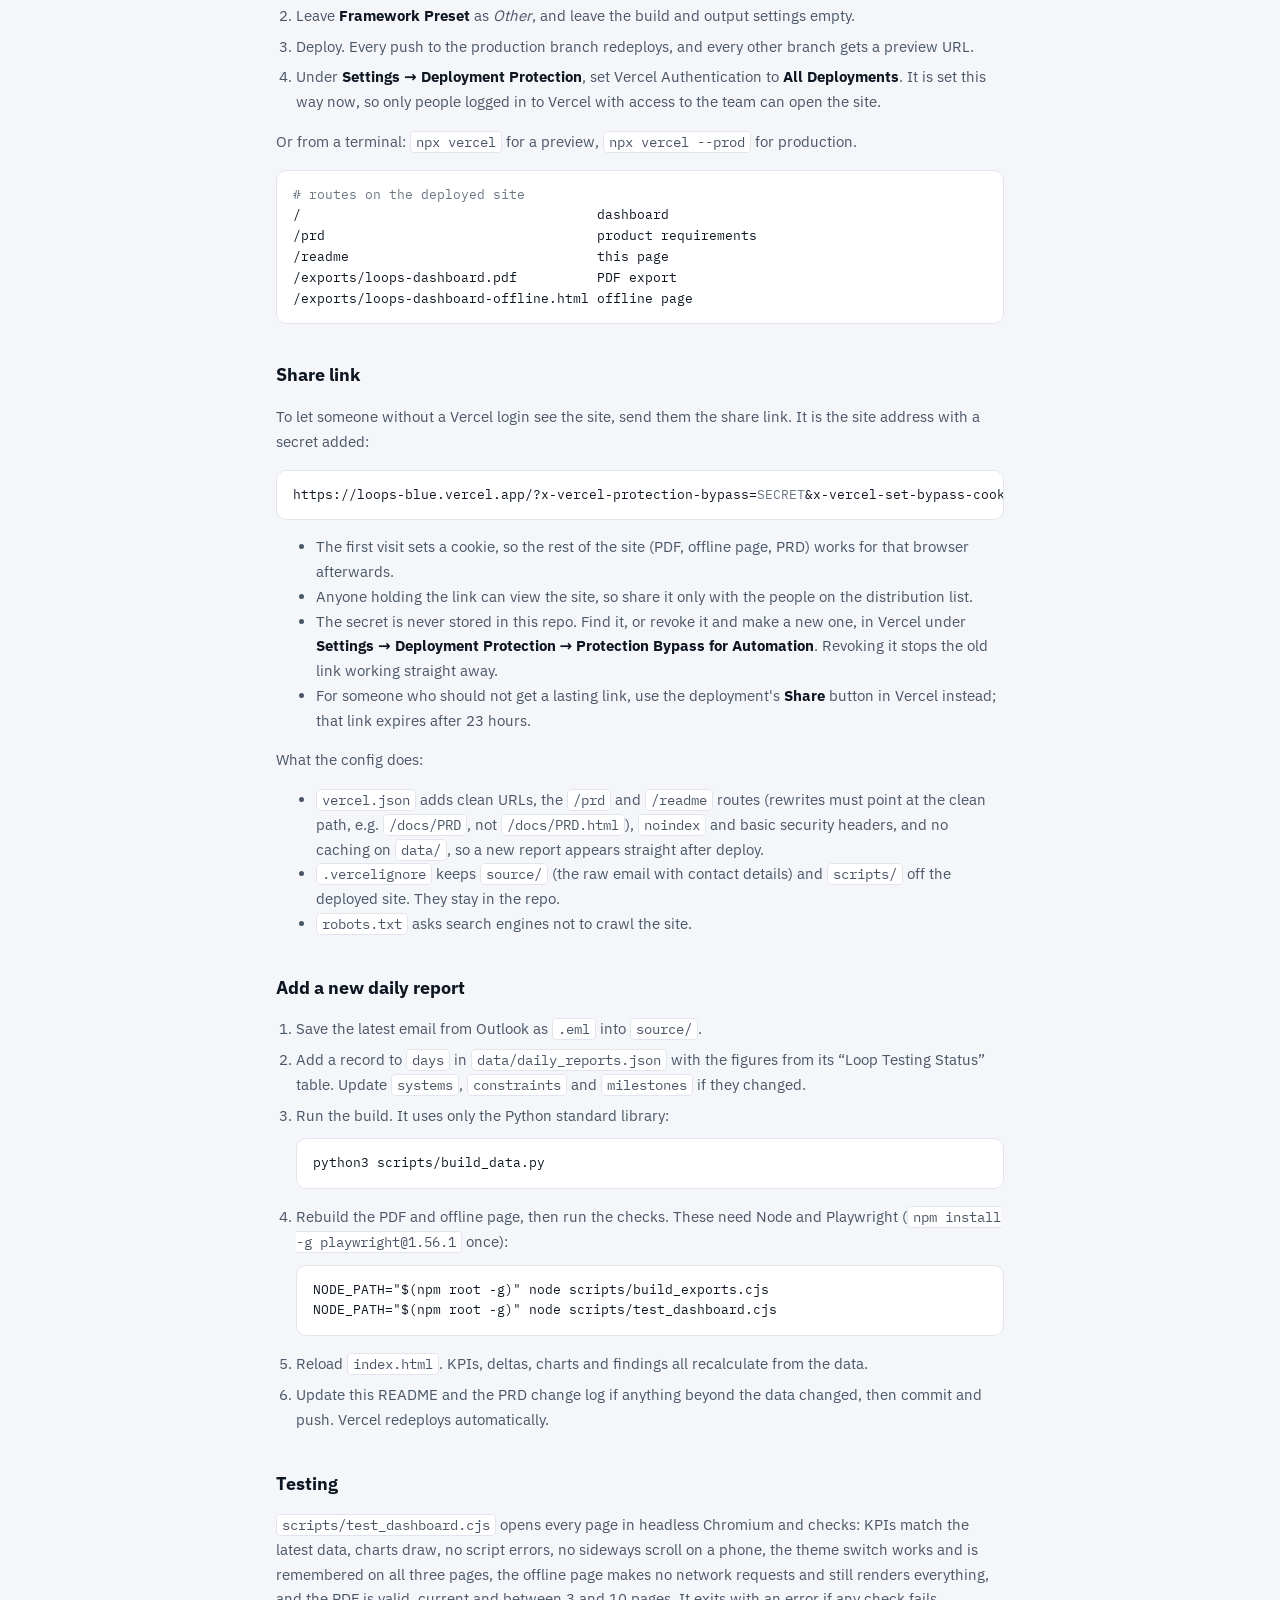
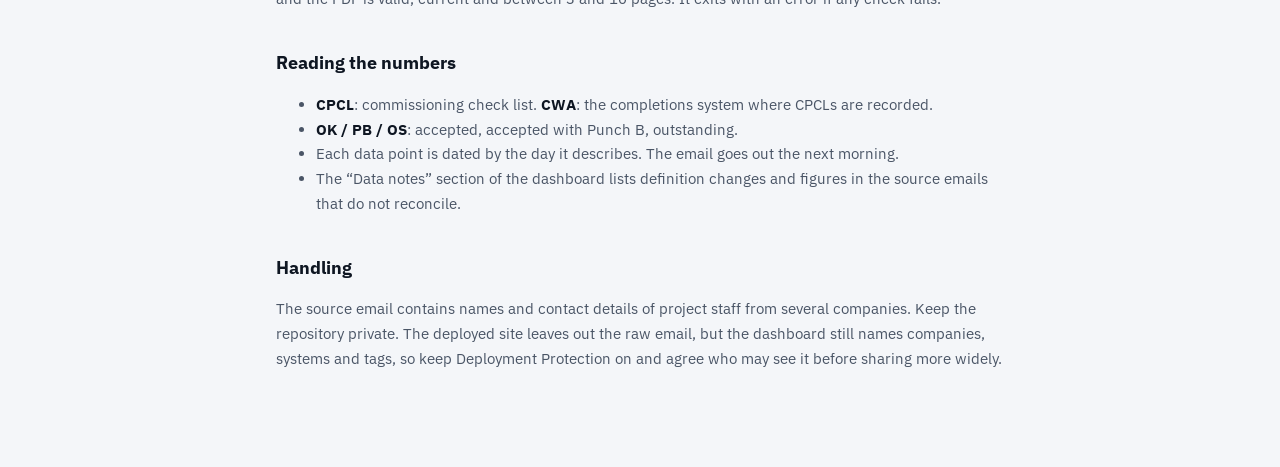
==== commit 9c836dbb: "Write exports/manifest.json with export sizes and checksums Lets a deployment be checked against git" ====
--- a/README.html
+++ b/README.html
@@ -70,7 +70,7 @@
 data/data.js               <span class="c">bundle the dashboard loads (generated)</span>
 assets/theme.js            <span class="c">Auto / Light / Dark switch shared by every page</span>
 assets/fonts/              <span class="c">IBM Plex, self-hosted (no Google Fonts call)</span>
-exports/                   <span class="c">PDF and single-file offline page (generated)</span>
+exports/                   <span class="c">PDF, single-file offline page and manifest.json with their checksums (generated)</span>
 scripts/build_data.py      <span class="c">parses the .eml and rebuilds data/</span>
 scripts/build_exports.cjs  <span class="c">builds the offline page and the PDF</span>
 scripts/test_dashboard.cjs <span class="c">browser checks for all pages and exports</span>
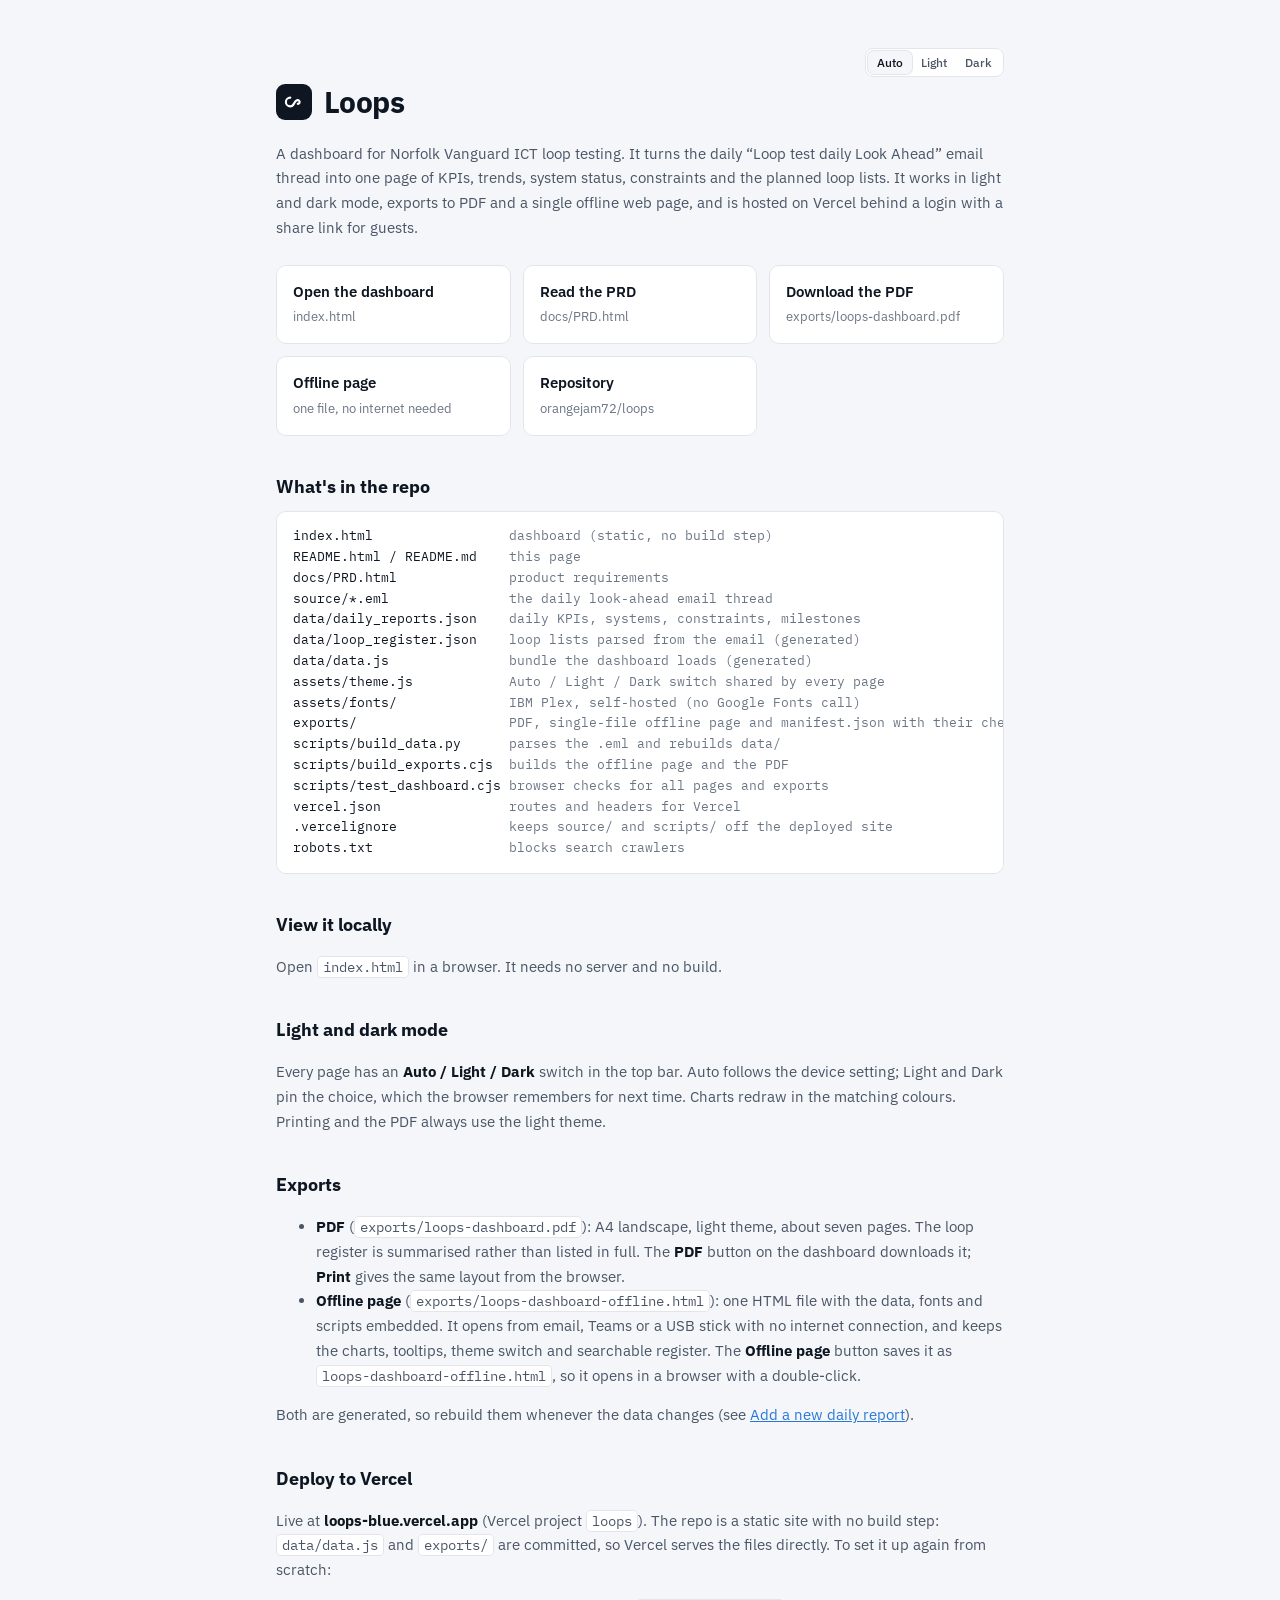
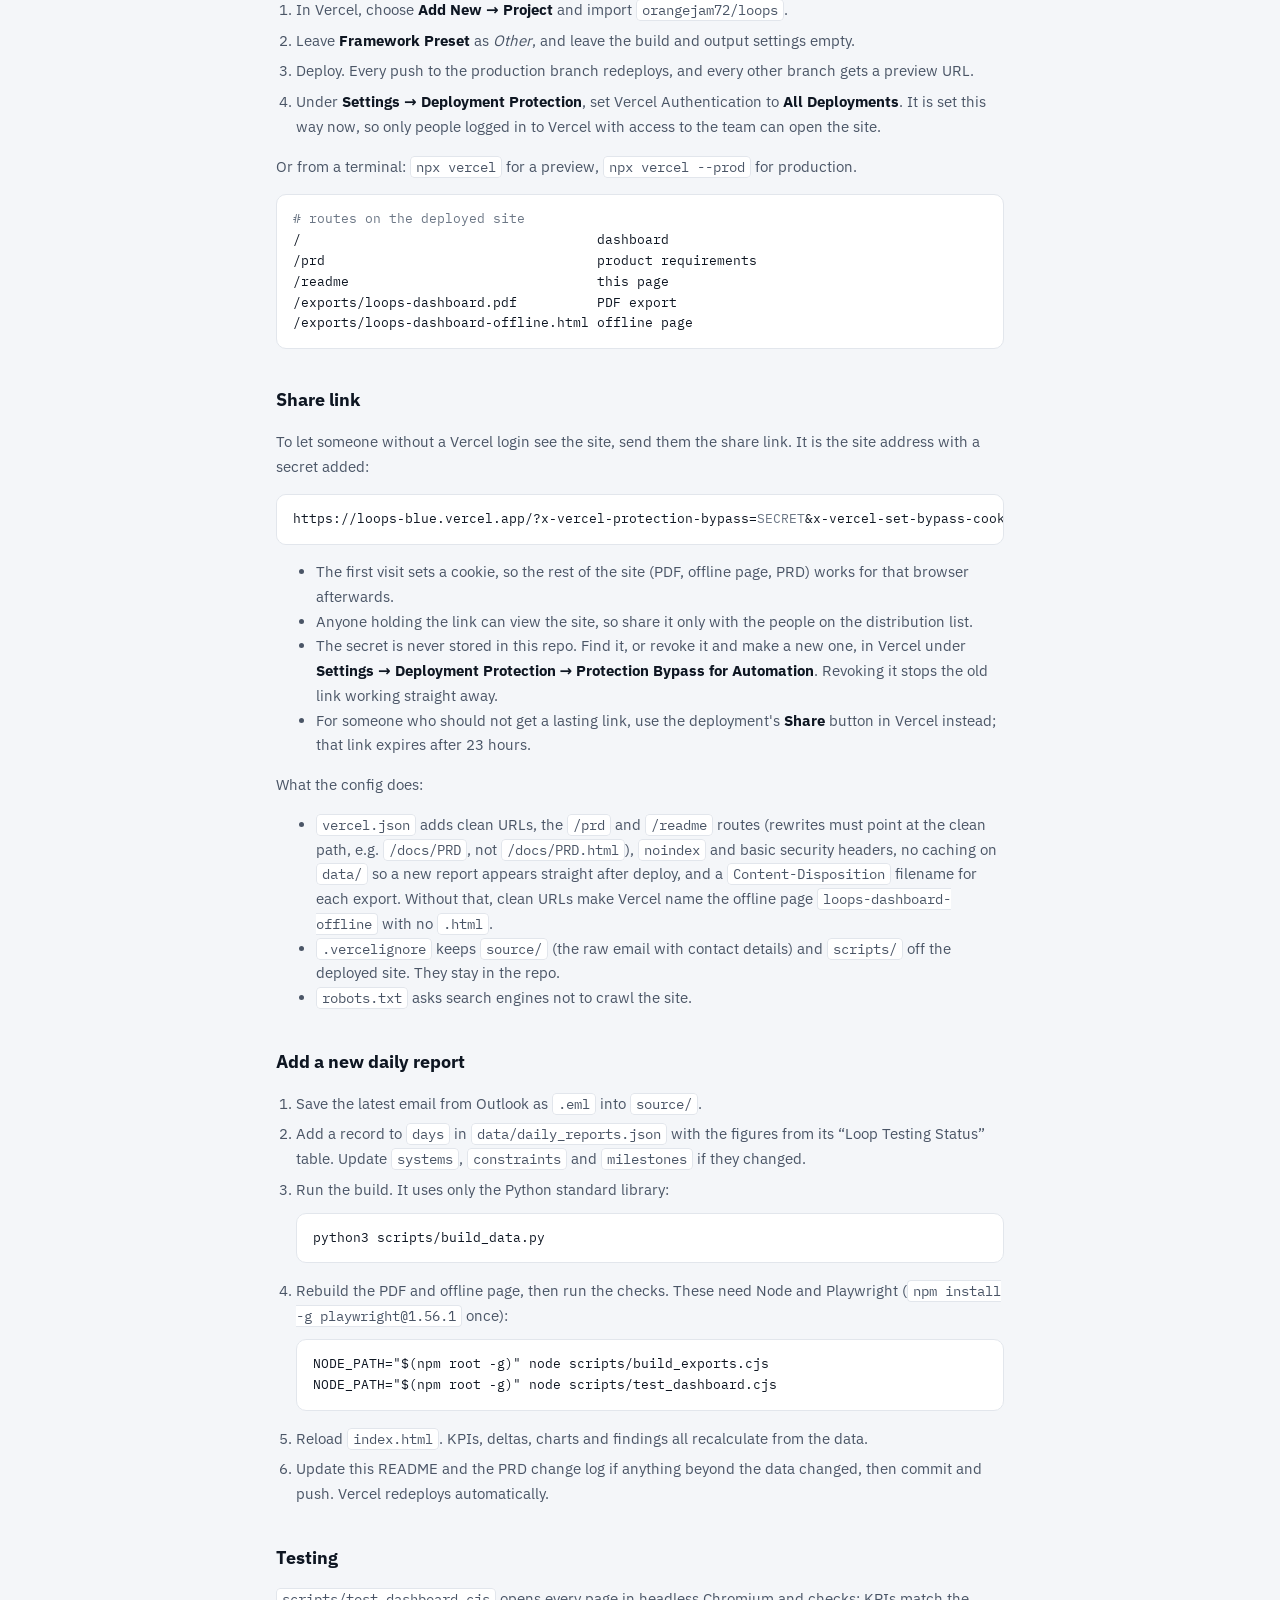
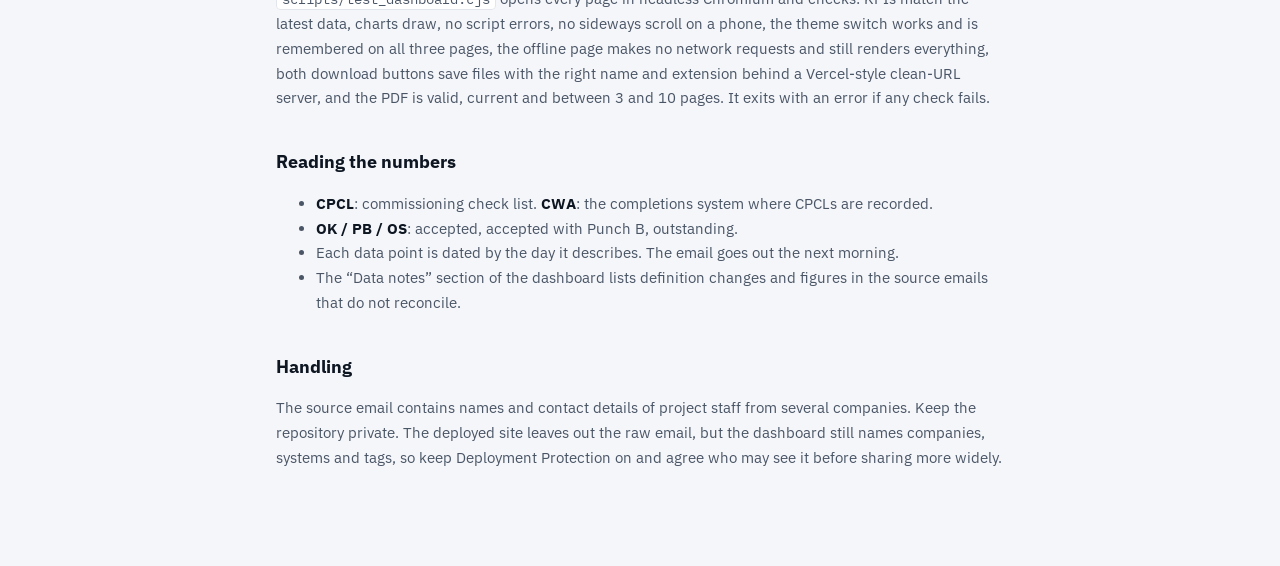
==== commit 3a4fc564: "Save the offline page with its .html extension On Vercel, clean URLs serve exports/loops-dashboard-o" ====
--- a/README.html
+++ b/README.html
@@ -55,8 +55,8 @@
   <div class="links">
     <a href="index.html"><b>Open the dashboard</b><span>index.html</span></a>
     <a href="docs/PRD.html"><b>Read the PRD</b><span>docs/PRD.html</span></a>
-    <a href="exports/loops-dashboard.pdf"><b>Download the PDF</b><span>exports/loops-dashboard.pdf</span></a>
-    <a href="exports/loops-dashboard-offline.html"><b>Offline page</b><span>one file, no internet needed</span></a>
+    <a href="exports/loops-dashboard.pdf" download="loops-dashboard.pdf"><b>Download the PDF</b><span>exports/loops-dashboard.pdf</span></a>
+    <a href="exports/loops-dashboard-offline.html" download="loops-dashboard-offline.html"><b>Offline page</b><span>one file, no internet needed</span></a>
     <a href="https://github.com/orangejam72/loops"><b>Repository</b><span>orangejam72/loops</span></a>
   </div>
 
@@ -87,7 +87,7 @@
   <h2>Exports</h2>
   <ul>
     <li><strong>PDF</strong> (<code>exports/loops-dashboard.pdf</code>): A4 landscape, light theme, about seven pages. The loop register is summarised rather than listed in full. The <strong>PDF</strong> button on the dashboard downloads it; <strong>Print</strong> gives the same layout from the browser.</li>
-    <li><strong>Offline page</strong> (<code>exports/loops-dashboard-offline.html</code>): one HTML file with the data, fonts and scripts embedded. It opens from email, Teams or a USB stick with no internet connection, and keeps the charts, tooltips, theme switch and searchable register.</li>
+    <li><strong>Offline page</strong> (<code>exports/loops-dashboard-offline.html</code>): one HTML file with the data, fonts and scripts embedded. It opens from email, Teams or a USB stick with no internet connection, and keeps the charts, tooltips, theme switch and searchable register. The <strong>Offline page</strong> button saves it as <code>loops-dashboard-offline.html</code>, so it opens in a browser with a double-click.</li>
   </ul>
   <p>Both are generated, so rebuild them whenever the data changes (see <a href="#update">Add a new daily report</a>).</p>
 
@@ -118,7 +118,7 @@
   </ul>
   <p>What the config does:</p>
   <ul>
-    <li><code>vercel.json</code> adds clean URLs, the <code>/prd</code> and <code>/readme</code> routes (rewrites must point at the clean path, e.g. <code>/docs/PRD</code>, not <code>/docs/PRD.html</code>), <code>noindex</code> and basic security headers, and no caching on <code>data/</code>, so a new report appears straight after deploy.</li>
+    <li><code>vercel.json</code> adds clean URLs, the <code>/prd</code> and <code>/readme</code> routes (rewrites must point at the clean path, e.g. <code>/docs/PRD</code>, not <code>/docs/PRD.html</code>), <code>noindex</code> and basic security headers, no caching on <code>data/</code> so a new report appears straight after deploy, and a <code>Content-Disposition</code> filename for each export. Without that, clean URLs make Vercel name the offline page <code>loops-dashboard-offline</code> with no <code>.html</code>.</li>
     <li><code>.vercelignore</code> keeps <code>source/</code> (the raw email with contact details) and <code>scripts/</code> off the deployed site. They stay in the repo.</li>
     <li><code>robots.txt</code> asks search engines not to crawl the site.</li>
   </ul>
@@ -137,7 +137,7 @@
   </ol>
 
   <h2>Testing</h2>
-  <p><code>scripts/test_dashboard.cjs</code> opens every page in headless Chromium and checks: KPIs match the latest data, charts draw, no script errors, no sideways scroll on a phone, the theme switch works and is remembered on all three pages, the offline page makes no network requests and still renders everything, and the PDF is valid, current and between 3 and 10 pages. It exits with an error if any check fails.</p>
+  <p><code>scripts/test_dashboard.cjs</code> opens every page in headless Chromium and checks: KPIs match the latest data, charts draw, no script errors, no sideways scroll on a phone, the theme switch works and is remembered on all three pages, the offline page makes no network requests and still renders everything, both download buttons save files with the right name and extension behind a Vercel-style clean-URL server, and the PDF is valid, current and between 3 and 10 pages. It exits with an error if any check fails.</p>
 
   <h2>Reading the numbers</h2>
   <ul>
